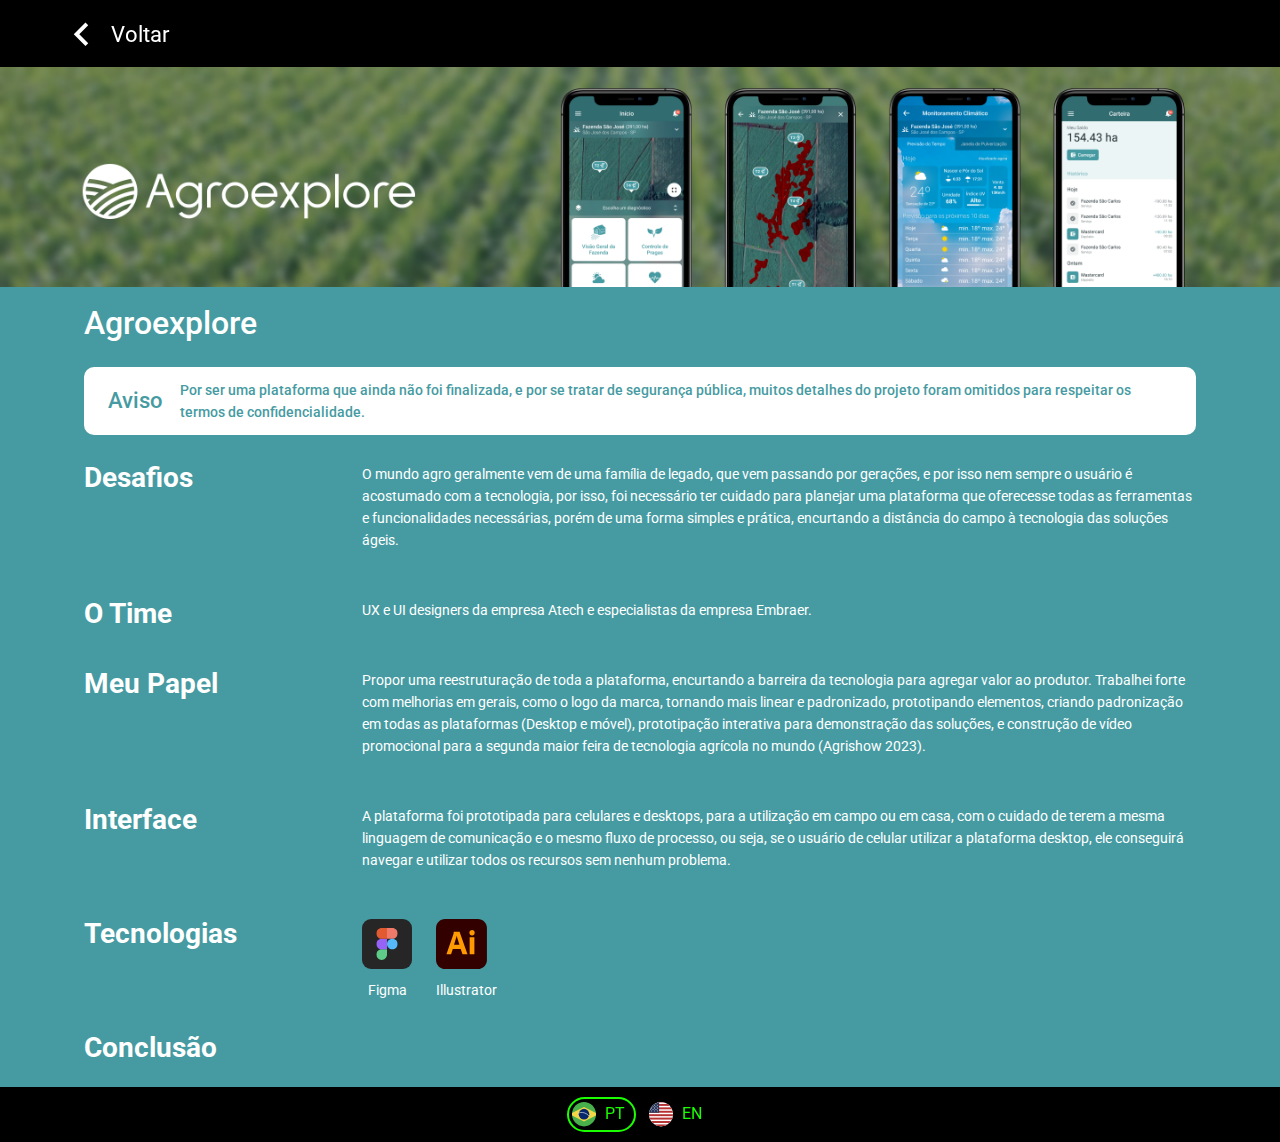
==== agroexplore.html @ e82fa3e9 "up" ====
<!DOCTYPE HTML>
<html>
    <head>
        <title>Gerenciamento de Drones</title>
        <meta charset="utf-8">
        <meta name="description" content="rafael miyamoto portfolio">
        <meta name="author" content="rafael-miyamoto">
        <meta  name="viewport" content="width=device-width, initial-scale=1.0">        

        <link rel="stylesheet" href="bootstrap-5.0.0-beta1-dist/css/bootstrap.min.css">
        <!-- <link rel="stylesheet" href="bootstrap-4.5.3-dist/css/bootstrap.min.css"> -->
        <link rel="stylesheet" href="custom.css?1">
    </head>
    <body class="dark-mode">
        <header class="site-header back sticky-top anchor">
            <a onclick="window.history.go(-1)" href="#">
                <!-- <img src="svg/chevron-left.svg"> -->
                <svg width="26" height="43" viewBox="0 0 26 43" fill="none" xmlns="http://www.w3.org/2000/svg">
                    <path d="M25.9675 5.90253L9.93747 21.9675L25.9675 38.0325L21.0325 42.9675L0.0324688 21.9675L21.0325 0.967529L25.9675 5.90253Z" fill="white"/>
                    </svg>
                    
                <b id="backLG">Voltar</b>
            </a>
        </header>
        <content class="row project-page agroexplore-bg">
            <div class="banner col-md-12" style="background-image:url('img/agroexplore/banner.png')">
            </div>
            <div class="col-md-12 grid topic">
                <h2 class="project-title" id="titleprojectLG">Gerenciamento de Drones</h2>
            </div>

            <div class="grid topic advice">
                <div class="topic-title">
                    <h3 id="topicadviceLG">Aviso</h3>
                </div>
                <div class="description">
                    <p id="descriptionadviceLG">Por ser uma plataforma que ainda não foi finalizada, e por se tratar de segurança pública, muitos detalhes do projeto foram simplicados para o respeito dos termos de confidencialidade.</p>
                </div>
            </div>

            <div class="row col-md-12 grid topic">
                <div class="col-md-3 topic-title">
                    <h3 id="topicchallengeLG">Desafios</h3>
                </div>
                <div class="col-md-9 description">
                    <p id="descriptionchallengeLG"></p>
                </div>
            </div>

            <div class="row col-md-12 grid topic">
                <div class="col-md-3 topic-title">
                    <h3 id="topicteamLG">O Time</h3>
                </div>
                <div class="col-md-9 description">
                    <p id="descriptionteamLG"></p>
                </div>
            </div>

            <div class="row col-md-12 grid topic">
                <div class="col-md-3 topic-title">
                    <h3 id="topicmyroleLG">Meu papel</h3>
                </div>
                <div class="col-md-9 description">
                    <p id="descriptionmyroleLG"></p>
                </div>
            </div>

            <div class="row col-md-12 grid topic">
                <div class="col-md-3 topic-title">
                    <h3 id="topicinterfaceLG">Interface</h3>
                </div>
                <div class="col-md-9 description">
                    <p id="descriptioninterfaceLG">O aplicativo foi prototipado para celulares e tablets (Android e iOS), também adaptado para ambientes com baixa luminosidade, como dentro de uma cabine de avião com o modo noturno (dark mode). Para validação das telas, foram feitos testes com usuários utilizando protótipos navegáveis de alta fidelidade.</p>
                </div>
            </div>

            <div class="row col-md-12 grid topic">
                <div class="col-md-3 topic-title">
                    <h3 id="topictechnologiesLG">Tecnologias</h3>
                </div>
                <div class="col-md-9 description">
                    <div class="row softwares">
                        <div class="app">
                            <img src="svg/figma-logo.svg">
                            <span>Figma</span>
                        </div>
                        <div class="app">
                            <img src="svg/illustrator-logo.svg">
                            <span>Illustrator</span>
                        </div>
                    </div>
                </div>
            </div>

            <div class="row col-md-12 grid topic">
                <div class="col-md-3 topic-title">
                    <h3 id="topicconclusionLG">Conclusão</h3>
                </div>
                <div class="col-md-9 description">
                    <p id="descriptionconclusionLG">Muitos desafios surgiram no decorrer do projeto devido ao deadline apertado, mas o tempo gasto para organizar todos os requisitos foi crucial para a precisão do projeto. Foi possível ver o valor em seguir o fluxo de organização de prótipos, criando stlye guide, componentizando cores, fontes e elementos, para então ganhar tempo no decorrer do projeto. Fazendo protótipos eficientes com fluxos interativos, para que as validações com PO e desenvolvedores fossem rápidas e eficazes, proporcionando um sucesso na entrega final, cliente satisfeito e projeto de design entregue no prazo estipulado.</p>
                </div>
            </div>
            

        </content>
        
        
        <footer class="grid">
            <!-- <div class="col-md-12 col-LG"-6">
                <p><b>Rafael Miyamoto</b> © 2021</p>
            </div> -->
            <div class="flags anchor">
                <a onclick="pgTranslate('pt')" id="pt-area">
                    <div id="br-flag" class="flag">
                        <img src="svg/br-flag.svg"> PT
                    </div>
                </a>
                <a onclick="pgTranslate('en')" id="en-area">
                    <div id="us-flag" class="flag">
                        <img src="svg/us-flag.svg"> EN
                    </div>
                </a>
            </div>
        </footer>
        
    </body>

    <script src="bootstrap-5.0.0-beta1-dist/js/bootstrap.min.js"></script>
    <script src="js/jquery-3.5.1.min.js"></script>
    <script type="text/javascript" src="project4.json"></script>
    <script src="js/home.js"></script>
    <script src="js/language.js"></script>
    <!-- <script src="js/footer.js"></script> -->
    <!-- <script src="js/jquery-3.5.1.min.js"></script> -->
    <!-- <script src="bootstrap-4.5.3-dist/js/bootstrap.min.js"></script> -->
    
</html>
---- custom.css ----
@import url('https://fonts.googleapis.com/css2?family=Roboto:ital,wght@0,100;0,300;0,400;0,500;0,700;0,900;1,100;1,300;1,400;1,500;1,700;1,900&display=swap');
@import url('https://fonts.googleapis.com/css2?family=Caveat&display=swap');
:root {
    --primary-color: #1bff00; 

    --background-color: #ffffff;
    --text-color: #000000;

    --fpl-color: #37527B;
    --drone-color: #006D7E;
    --eve-color: #7954D7;
    --agroexplore-color: #469BA2;
}
.dark-mode{
    --background-color: #000000;
    --text-color: #ffffff;
}

body{
    background: var(--background-color);
    color: var(--text-color);
    font-family: 'Roboto', sans-serif;
}
a:focus{
    outline: none;
}
.img-invert{
    filter: invert(1);
}
.row{
    margin: 0;
}
.grid{
    padding-left: 84px;
    padding-right: 84px;
}
/* .row div{
    padding-left: 12px;
    padding-right: 12px;
} */
.img-full-width{
    width: 100%;
}

.site-header{
    margin: 6px 0;
    padding-bottom: 10px;
    padding-top: 10px;
    text-align: center;
    font-size: 22px;
    backdrop-filter: blur(10px);
    -webkit-backdrop-filter: blur(10px);
    background-color: #00000080;
}
.site-header a{
    margin: 0 20px;
    text-decoration: none;
    color: var(--text-color);
}
.site-header a:hover{
    color: var(--primary-color);
}
.site-header a.active{
    border-bottom: 3px solid var(--primary-color);
}

.home{
    display: block;
    max-width: 1440px;
    margin: 0 auto;
}
.home .me{
    background-image: url(svg/illustration.svg);
    background-repeat: no-repeat;
    background-size: contain;
    background-position: 100% 0%;
    padding-top: 20px;
}
.home .me .about{
    min-height: calc( 100vh - 93px - 75px );
    padding: 0;
}
.home .me .name,
.contact .name{
    font-size: 44px;
    font-weight: 400;
    line-height: 50px;
    margin-bottom: 20px;
}
.contact.row>*{
    padding-left: 0;
    padding-right: 0;
}
.home .me .name>b{
    font-size: 50px;
    font-weight: 700;
}
.home .me h2{
    font-weight: 400;
    line-height: 26px;
}
.home .me .role,
.home .contact .role{
    font-size: 24px;
    font-style: italic;
}
.home .me .job{
    font-size: 24px;
}
.home .me .description{
    font-size: 16px;
    line-height: 22px;
    font-weight: 300;
    margin-top: 100px;
}
@keyframes float {
	0% {
		/* box-shadow: 0 5px 10px 0px rgba(255, 255, 255, 0.4); */
		transform: translatey(0px);
	}
	50% {
		/* box-shadow: 0 10px 10px 0px rgba(255, 255, 255, 0.2); */
		transform: translatey(-25px);
	}
	100% {
		/* box-shadow: 0 5px 10px 0px rgba(255, 255, 255, 0.4); */
		transform: translatey(0px);
	}
}
.home .me .scroll img{
    margin: 0 auto;
    display: block;
    animation: float 2s ease-in-out infinite;
}
.home .me .scroll{
    height: 50px;
    margin-top: 35px;
}

.home .projects{
    /* padding: 50px 0; */
    padding-top: 60px;
}
.home .projects a{
    color: var(--text-color);
    text-decoration: none;
    padding: 0 12px;
}
.home .projects a:hover h2{
    color: var(--primary-color);
}
.home .projects a:hover img{
    opacity: .9;
}
.home .projects .row{
    margin-left: 0;
    margin-right: 0;
}
.home .projects .project{
    margin-left: 0;
    margin-right: 0;
    padding-left: 0;
    padding-right: 0;
    margin-bottom: 32px;
}
.home .projects .project h3{
    font-size: 16px;
    font-weight: 400;
}
.home .projects .project h3>b{
    font-weight: 900;
}
.home .projects .project div{
    padding: 0;
}
.home .projects .project .banner{
    background-color: var(--primary-color);
    margin-bottom: 24px;
}

.home .projects .project.project-full-page img,
.home .projects .project.project-half-page img{
    width: 100%;
}

.project.project-full-page .img_banner{
    display: inline;
}
.project.project-full-page .img_banner_mobile,
.project.project-full-page .img_banner_tablet{
    display: none;
}
.home .projects .project.project-full-page h2,
.home .projects .project.project-half-page h2{
    font-size: 28px;
    font-weight: 500;
    line-height: 32px;
}

.home .experiences{
    font-size: 18px;
    padding: 100px 0;
    background: linear-gradient(360deg, rgba(27, 255, 0, 0) 0%, rgba(27, 255, 0, 0.1) 100%);
}
.home .experiences>div{
    margin: auto;
}
.home .experiences div{
    padding: 0;
}
.home .experiences .xps{
    display: flex;
    font-weight: 300;
}
.home .experiences .xps .xp{
    border: 2px solid var(--primary-color);
    width: 20px;
    height: 33px;
    border-radius: 10px;
    display: inline-table;
    margin-right: 6px;
    background-color: var(--primary-color);
}
.home .experiences .xps .xp.off{
    background-color: transparent;
}

.home .contact h4,
.home .contact p{
    font-size: 20px;
}
.home .contact h4{
    font-weight: 700;
    line-height: 24px;
}
.home .contact p{
    font-weight: 300;
    line-height: 24px;
}
.home .contact .social{
    margin-top: 50px;
}
.home .contact .social:last-child{
    margin-bottom: 70px;
}

footer{
    text-align: center;
    color: var(--primary-color);
    padding-top: 10px;
    padding-bottom: 10px;
    width: 100%;
    background-color: var(--background-color);
    backdrop-filter: blur(10px);
    -webkit-backdrop-filter: blur(10px);
    background-color: #00000080;
    /* position: sticky; */
    bottom: 0;
}
footer p{
    margin: 0;
    font-size: 14px;
    text-align: left;
}
footer div{
    padding: 0;
}

.lgSelector{
    text-align: center;
    color: var(--primary-color);
    padding-top: 10px;
    padding-bottom: 10px;
    width: auto;
    position: absolute;
    top: 0;
    right: 10px;
}
.lgSelector .flags a{
    margin: 0;
    font-size: 1rem;
}
.lgSelector p{
    margin: 0;
    font-size: 14px;
    text-align: left;
}

.home .contact .social a{
    color: var(--text-color);
    text-decoration-color: var(--text-color);
    text-decoration: underline;
    display: block;
    width: fit-content;
}
.home .contact .social a:hover{
    color: var(--primary-color);
    text-decoration-color: var(--primary-color);
}

.site-header.back{
    text-align: left;
    padding-left: 48px;
    padding-right: 48px;
}
.site-header.back svg{
    height: 24px;
}
.site-header.back b{
    margin-left: 12px;
    vertical-align: middle;
    font-size: 22px;
    font-weight: 400;
}
.site-header.back a{
    display: block;
    width: fit-content;
}
.site-header.back a img{
    height: 30px;
}
.site-header.back a:hover svg path{
    fill: var(--primary-color);
}

.project-page{
    width: 100%;
    max-width: 1440px;
    margin: 0 auto;
}
.project-page .row{
    margin: 0;
}
.project-page .banner{
    padding: 0;
    height: 220px;
    background-size: cover;
}
.project-page .banner img{
    width: 100%;
}
.project-page .topic{
    padding-top: 16px;
    padding-bottom: 16px;
}
.project-page .topic .topic-title,
.project-page .topic .description{
    padding: 0;
}
.project-page .topic .topic-title h3{
    font-size: 28px;
    font-weight: 700;
    line-height: 30px;
}
.project-page .topic.advice{
    background-color: #ffffff;
    display: flex;
    padding: 12px 24px!important;
    margin: 0 84px 12px;
    width: calc( 100% - 168px);
    border-radius: 10px;
    color: var(--eve-color);
}
.project-page.eve-bg .topic.advice{
    color: var(--eve-color);
}
.project-page.agroexplore-bg .topic.advice{
    color: var(--agroexplore-color);
}
.project-page .topic.advice .topic-title{
    margin: auto 18px auto 0;
}
.project-page .topic.advice .topic-title h3{
    font-size: 22px;
    font-weight: 500;
    margin: 0;
}
.project-page .topic.advice .description{
    margin: auto 0;
}
.project-page .topic.advice .description p{
    margin: 0;
    font-weight: 500;
}
.project-page .topic .description{
    font-size: 14px;
    font-weight: 400;
    line-height: 22px;
}
.project-page .label{
    font-size: 14px;
    line-height: 1.4;
    text-align: center;
    margin-top: 1em;
    font-weight: 400;
}
.project-page .project-title{
    font-size: 32px;
    line-height: 40px;
}
.project-page .img-title-top{
    font-size: 24px;
    text-align: center;
}
.project-page .topic .description .softwares{
    display: flex;
    padding: 0;
}
.project-page .topic .description .softwares .app{
    width: fit-content;
}
.project-page .topic .description .softwares .app:first-child{
    padding-left: 0;
}
.project-page .topic .description .softwares .app img{
    height: 50px;
    display: block;
}
.project-page .topic .description .softwares .app span{
    display: block;
    text-align: center;
    margin-top: 10px;
    font-size: 14px;
}
.topic.pics{
    display: flex;
    padding-bottom: 50px;
}
.topic.pics .pic:first-child{
    margin-left: 0;
}
.topic.pics .pic{
    flex: 1;
    padding: 15px;
    background: #1D2B40;
    border-radius: 10px;
    margin-left: 50px;
}
.topic.pics .pic p{
    text-align: center;
    margin: 10px 0 0;
    font-family: 'Caveat', cursive;
    font-size: 24px;
}
.topic.pics .pic img{
    width: 100%;
}
.topic.pics.gradient{
    background: linear-gradient(180deg, #37527B 0%, #9EABBE 172.78%);
}

.fpl-bg{
    background: var(--fpl-color);
}

.drone-bg{
    background: var(--drone-color);
}

.eve-bg{
    background: var(--eve-color);
}

.agroexplore-bg{
    background: var(--agroexplore-color);
}


.grid-left{
    /* padding-left: 24px!important; */
}
.grid-right{
    /* padding-right: 24px!important; */
}
.grid-bottom{
    /* margin-bottom: 24px!important; */
}
.grid-top{
    /* margin-top: 24px!important; */
}
.img-display{
    max-width: 700px;
}


/* Frame do iPhone */
.device-iphone11-frame{
    position: relative;
    width: 100%;
    height: 100%;
    background-image: url(svg/iPhone-11-pro.svg);
    background-size: 100%;
    background-repeat: no-repeat;
    overflow: hidden;
}
.device-iphone11-container {
    position: relative;
    margin: 0 auto;
    margin-bottom: 1em;
    width: var(--frame-width);
    height: var(--frame-height);
    padding: 0;
}
.device-iphone11-image-full, .device-iphone11-image-half {
    position: absolute;
    max-width: initial;
    width: var(--screen-width);
    height: var(--screen-height);
    left: var(--screen-left);
    top: var(--screen-top);
}
.device-iphone11-container, .video-container-device-iphone11 {
    padding: 0!important;
}
.device-iphone11-container, .video-container-device-iphone11 {
    --border: 1px solid #e6e6e6;
    --frame-width: 329px;
    --frame-height: 658px;
    --frame-height-nudge: 0px;
    --screen-left: 21px;
    --screen-top: 19px;
    --screen-width: 286px;
    --screen-height: 620px;
}

/* Frame do Apple Watch */
.device-watch44-frame{
    position: relative;
    width: 100%;
    height: 100%;
    background-image: url(svg/iPhone-11-pro.svg);
    background-size: 100%;
    background-repeat: no-repeat;
    overflow: hidden;
}
.device-watch44-container {
    position: relative;
    margin: 0 auto;
    margin-bottom: 1em;
    width: var(--frame-width);
    height: var(--frame-height);
    padding: 0;
}
.device-watch44-image-full, .device-iphone11-image-half {
    position: absolute;
    max-width: initial;
    width: var(--screen-width);
    height: var(--screen-height);
    left: var(--screen-left);
    top: var(--screen-top);
}

.img-center-full{
    margin: 0 auto;
    display: block;
    width: 60%;
    /* margin-bottom: 1em; */
    max-width: 500px;
}

/* Frame do iPad */
.device-ipad-container-h {
    position: relative;
    width: 708px;
    height: 543px;
    margin: 0 auto 1em;
}
img.device-ipad-image-h {
    position: absolute;
    display: block;
    width: 655px;
    height: 490px;
    top: 27px;
    left: 27px;
    max-width: initial;
}
.device-ipad-container-v {
    position: relative;
    height: 708px;
    width: 543px;
    margin: 0 auto 1em;
}
img.device-ipad-image-v {
    position: absolute;
    display: block;
    height: 655px;
    width: 490px;
    left: 26px;
    top: 27px;
    max-height: initial;
}
.device-ipad-frame-h{
    background-image: url(img/iPadPro12-9_2x_h.png);
    background-size: 100%;
    position: absolute;
    top: 0;
    bottom: 0;
    left: 0;
    right: 0;
    background-repeat: no-repeat;
}
.device-ipad-frame-v{
    background-image: url(img/iPadPro12-9_2x_v.png);
    background-size: 100%;
    position: absolute;
    top: 0;
    bottom: 0;
    left: 0;
    right: 0;
    background-repeat: no-repeat;
}

.flags a{
    display: inline-block;
    text-decoration: none;
    color: var(--primary-color);
}
.flags a:first-child .flag{
    margin-right: 4px;
}
.flags .flag img{
    width: 24px;
    margin-right: 5px;
}
.flags .flag{
    padding: 3px;
    padding-right: 9px;
    width: fit-content;
    border: 2px solid transparent;
    border-radius: 30px;
}
.flags .flag:hover{
    background-color: #1aff0041;
    cursor: pointer;
}
.flags .flag.active{
    border-color: var(--primary-color);
}



/* tablet */
@media (max-width: 991.98px) {
    .grid{
        padding-left: 48px!important;
        padding-right: 48px!important;
    }
    .home .me{
        background-image: url(svg/illustration-opacity.svg);
        background-size: cover;
        background-position: left;
    }
    .home .projects a {
        padding: 0 12px;
    }
    .project-page .topic.advice{
        margin: 0 48px 12px;
        width: calc( 100% - 96px);
    }
    .project-page .topic .description .softwares .app{
        padding-left: 0;
        padding-right: 24px;
    }
    .project.project-full-page .img_banner,
    .project.project-full-page .img_banner_mobile{
        display: none;
    }
    .project.project-full-page .img_banner_tablet{
        display: initial;
    }
    .device-iphone11-container, .video-container-device-iphone11 {
        --frame-width: 238px;
        --frame-height: 476px;
        --frame-height-nudge: 1px;
        --screen-left: 15px;
        --screen-top: 13px;
        --screen-width: 207px;
        --screen-height: 449px;
    }
    .device-ipad-container-h {
        width: 510px;
        height: 391px;
    }
    img.device-ipad-image-h {
        width: 471px;
        height: 354px;
        top: 19px;
        left: 20px;
    }
    .device-ipad-container-v {
        height: 510px;
        width: 391px;
    }
    img.device-ipad-image-v {
        height: 471px;
        width: 354px;
        left: 19px;
        top: 20px;
    }
}

/* mobile */
@media (max-width: 767.98px) {
    .grid{
        padding-left: 24px!important;
        padding-right: 24px!important;
    }
    .home .experiences p{
        margin-bottom: 0;
    }
    .home .experiences .xps{
        margin-bottom: 25px;
    }
    .home .experiences .column{
        width: 50%;
    }
    .home .experiences .column:last-child{
        padding-left: 24px;
    }
    .topic.pics .pic{
        margin: 0 24px 24px;
        flex: auto;
    }
    .topic.pics .pic:first-child{
        margin-left: 24px;
    }
    .home .me .scroll{
        display: none;
    }
    .site-header.back{
        padding-left: 0;
        padding-right: 0;
        margin-top: 0;
        margin-bottom: 0;
    }
    .project.project-full-page .img_banner,
    .project.project-full-page .img_banner_mobile{
        display: none;
    }
    .project.project-full-page .img_banner_tablet{
        display: initial;
    }
    .project-page .topic.advice{
        margin-left: 24px;
        margin-right: 24px;
        width: calc( 100% - 48px);
    }
    .project-page .topic .description .softwares{
        padding: 0;
    }
    .project-page .topic .description .softwares .app{
        padding-left: 0;
        padding-right: 12px;
    }
    .device-ipad-container-h {
        width: 319px;
        height: 245px;
    }
    img.device-ipad-image-h {
        width: 295px;
        height: 222px;
        top: 12px;
        left: 12px;
    }
    .device-ipad-container-v {
        height: 320px;
        width: 245px;
    }
    img.device-ipad-image-v {
        height: 296px;
        width: 223px;
        left: 11px;
        top: 12px;
    }
    .project-link.grid-left,
    .project-link.grid-right{
        /* padding: 0!important; */
    }
    .home .me .description{
        margin-top: 72px;
    }
    .home .projects .project .banner {
        margin-bottom: 12px;
    }
    .site-header a{
        margin: 0px 12px;
    }
    .hide-mobile{
        display: none;
    }
    .home .projects {
        padding-top: 60px;
    }
    .home .experiences {
        padding: 70px 0;
    }
    footer p{
        text-align: center;
    }
    .flags{
        display: flex;
    }
    .flags a{
        flex: 1;
    }
    .flags .flag{
        margin: 0 auto!important;
    }
    .flags .flag img {
        width: 30px;
    }
    .home .me .about {
        min-height: calc( 100vh - 93px );
    }
}

@media (max-width: 414px){
    .project-page .topic.advice{
        margin: 0 24px 12px;
        width: calc( 100% - 48px);
    }
    .project.project-full-page .img_banner_tablet,
    .project.project-full-page .img_banner{
        display: none;
    }
    .project.project-full-page .img_banner_mobile{
        display: inline;
    }
}
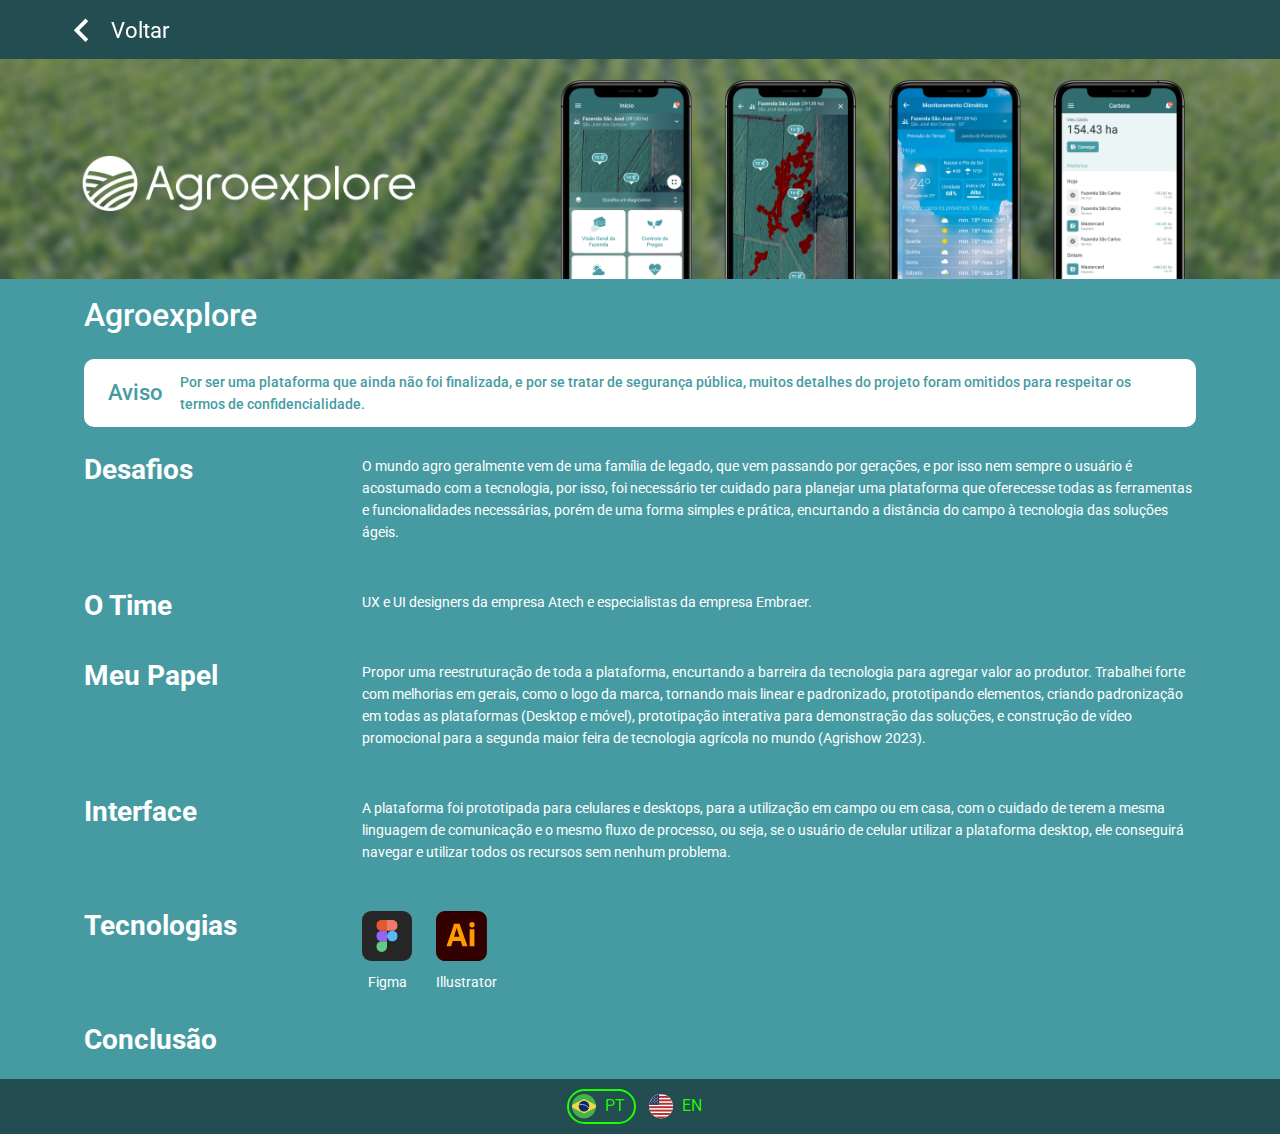
==== commit 5c3626bb: "up" ====
--- a/agroexplore.html
+++ b/agroexplore.html
@@ -11,7 +11,7 @@
         <!-- <link rel="stylesheet" href="bootstrap-4.5.3-dist/css/bootstrap.min.css"> -->
         <link rel="stylesheet" href="custom.css?1">
     </head>
-    <body class="dark-mode">
+    <body class="dark-mode agroexplore">
         <header class="site-header back sticky-top anchor">
             <a onclick="window.history.go(-1)" href="#">
                 <!-- <img src="svg/chevron-left.svg"> -->
--- a/custom.css
+++ b/custom.css
@@ -21,6 +21,19 @@
     color: var(--text-color);
     font-family: 'Roboto', sans-serif;
 }
+body.fpl{
+    background-color: var(--fpl-color);
+}
+body.drone{
+    background-color: var(--drone-color);
+}
+body.eve{
+    background-color: var(--eve-color);
+}
+body.agroexplore{
+    background-color: var(--agroexplore-color);
+}
+
 a:focus{
     outline: none;
 }
@@ -43,9 +56,8 @@
 }
 
 .site-header{
-    margin: 6px 0;
-    padding-bottom: 10px;
-    padding-top: 10px;
+    padding-bottom: 12px;
+    padding-top: 12px;
     text-align: center;
     font-size: 22px;
     backdrop-filter: blur(10px);
@@ -473,7 +485,7 @@
     /* padding-right: 24px!important; */
 }
 .grid-bottom{
-    /* margin-bottom: 24px!important; */
+    margin-bottom: 24px!important;
 }
 .grid-top{
     /* margin-top: 24px!important; */
